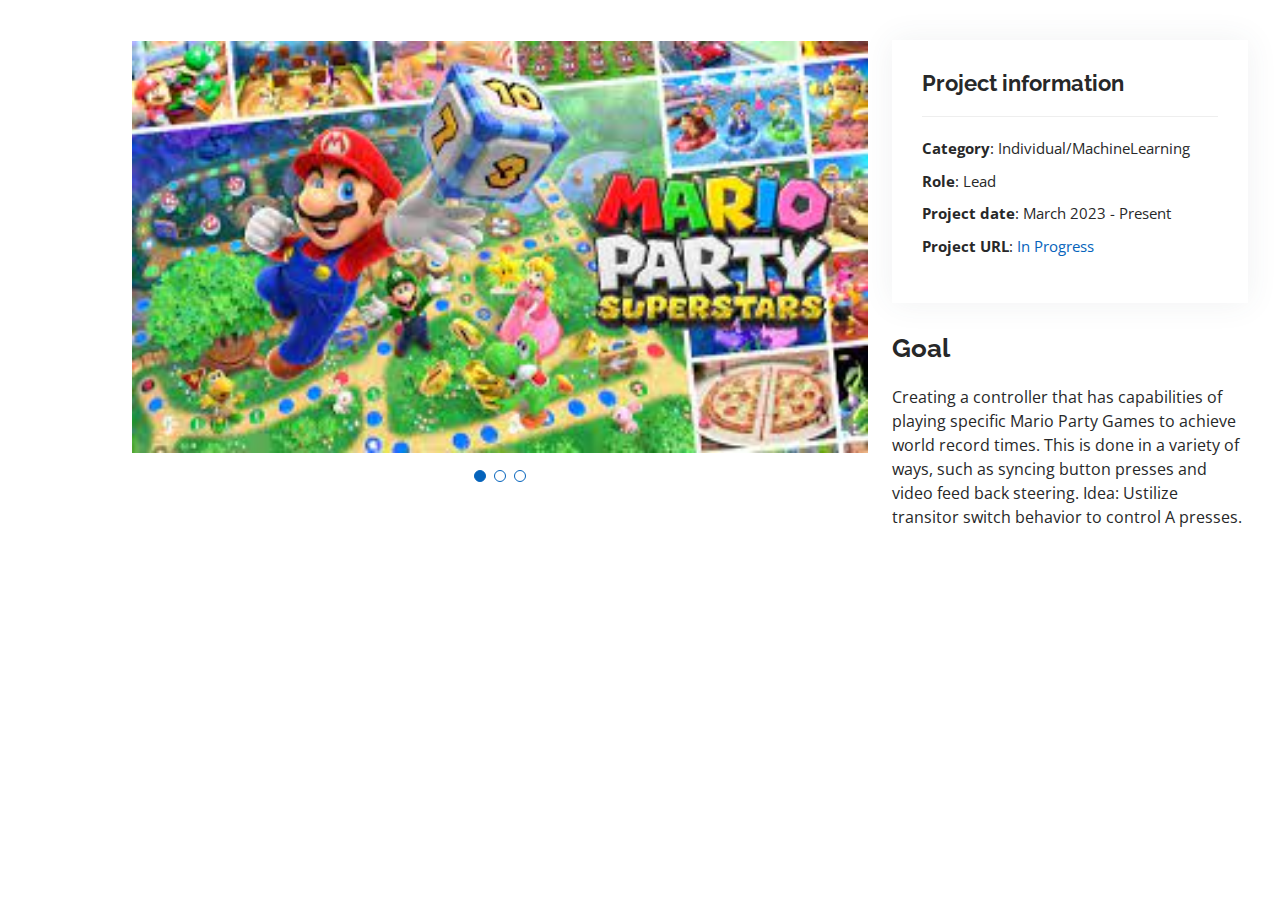
==== nintendo-switch.html @ b7227d4b "Added More Personal Projects" ====
<!DOCTYPE html>
<html lang="en">

<head>
    <meta charset="utf-8">
    <meta content="width=device-width, initial-scale=1.0" name="viewport">

    <title>Portfolio Details - Personal Bootstrap Template</title>
    <meta content="" name="description">
    <meta content="" name="keywords">

    <!-- Favicons -->
    <link href="assets/img/favicon.png" rel="icon">
    <link href="assets/img/apple-touch-icon.png" rel="apple-touch-icon">

    <!-- Google Fonts -->
    <link
        href="https://fonts.googleapis.com/css?family=Open+Sans:300,300i,400,400i,600,600i,700,700i|Raleway:300,300i,400,400i,500,500i,600,600i,700,700i|Poppins:300,300i,400,400i,500,500i,600,600i,700,700i"
        rel="stylesheet">

    <!-- Vendor CSS Files -->
    <link href="assets/vendor/aos/aos.css" rel="stylesheet">
    <link href="assets/vendor/bootstrap/css/bootstrap.min.css" rel="stylesheet">
    <link href="assets/vendor/bootstrap-icons/bootstrap-icons.css" rel="stylesheet">
    <link href="assets/vendor/boxicons/css/boxicons.min.css" rel="stylesheet">
    <link href="assets/vendor/glightbox/css/glightbox.min.css" rel="stylesheet">
    <link href="assets/vendor/swiper/swiper-bundle.min.css" rel="stylesheet">

    <!-- Template Main CSS File -->
    <link href="assets/css/style.css" rel="stylesheet">

    <!-- =======================================================
  * Template Name: MyResume
  * Updated: Mar 10 2023 with Bootstrap v5.2.3
  * Template URL: https://bootstrapmade.com/free-html-bootstrap-template-my-resume/
  * Author: BootstrapMade.com
  * License: https://bootstrapmade.com/license/
  ======================================================== -->
</head>

<body>

    <main id="main">

        <!-- ======= Portfolio Details Section ======= -->
        <section id="portfolio-details" class="portfolio-details">
            <div class="container">

                <div class="row gy-4">

                    <div class="col-lg-8">
                        <div class="portfolio-details-slider swiper">
                            <div class="swiper-wrapper align-items-center">

                                <div class="swiper-slide">
                                    <img src="assets/img/portfolio/mario_party.jpeg" alt="">
                                </div>

                                <div class="swiper-slide">
                                    <img src="assets/img/portfolio/pokey_pummel.jpeg" alt="">
                                </div>

                                <div class="swiper-slide">
                                    <img src="assets/img/portfolio/progress.jpg" alt="">
                                </div>

                            </div>
                            <div class="swiper-pagination"></div>
                        </div>
                    </div>

                    <div class="col-lg-4">
                        <div class="portfolio-info">
                            <h3>Project information</h3>
                            <ul>
                                <li><strong>Category</strong>: Individual/MachineLearning</li>
                                <li><strong>Role</strong>: Lead</li>
                                <li><strong>Project date</strong>: March 2023 - Present</li>
                                <li><strong>Project URL</strong>: <a href="#">In Progress</a>
                                </li>
                            </ul>
                        </div>
                        <div class="portfolio-description">
                            <h2>Goal</h2>
                            <p>
                                Creating a controller that has capabilities of playing specific Mario Party Games to
                                achieve world record times. This is done in a variety of ways, such as syncing button
                                presses and video feed back steering.
                                Idea: Ustilize transitor switch behavior to control A presses.
                            </p>
                        </div>
                    </div>

                </div>

            </div>
        </section><!-- End Portfolio Details Section -->

    </main><!-- End #main -->

    <div id="preloader"></div>
    <a href="#" class="back-to-top d-flex align-items-center justify-content-center"><i
            class="bi bi-arrow-up-short"></i></a>

    <!-- Vendor JS Files -->
    <script src="assets/vendor/purecounter/purecounter_vanilla.js"></script>
    <script src="assets/vendor/aos/aos.js"></script>
    <script src="assets/vendor/bootstrap/js/bootstrap.bundle.min.js"></script>
    <script src="assets/vendor/glightbox/js/glightbox.min.js"></script>
    <script src="assets/vendor/isotope-layout/isotope.pkgd.min.js"></script>
    <script src="assets/vendor/swiper/swiper-bundle.min.js"></script>
    <script src="assets/vendor/typed.js/typed.min.js"></script>
    <script src="assets/vendor/waypoints/noframework.waypoints.js"></script>
    <script src="assets/vendor/php-email-form/validate.js"></script>

    <!-- Template Main JS File -->
    <script src="assets/js/main.js"></script>

</body>

</html>
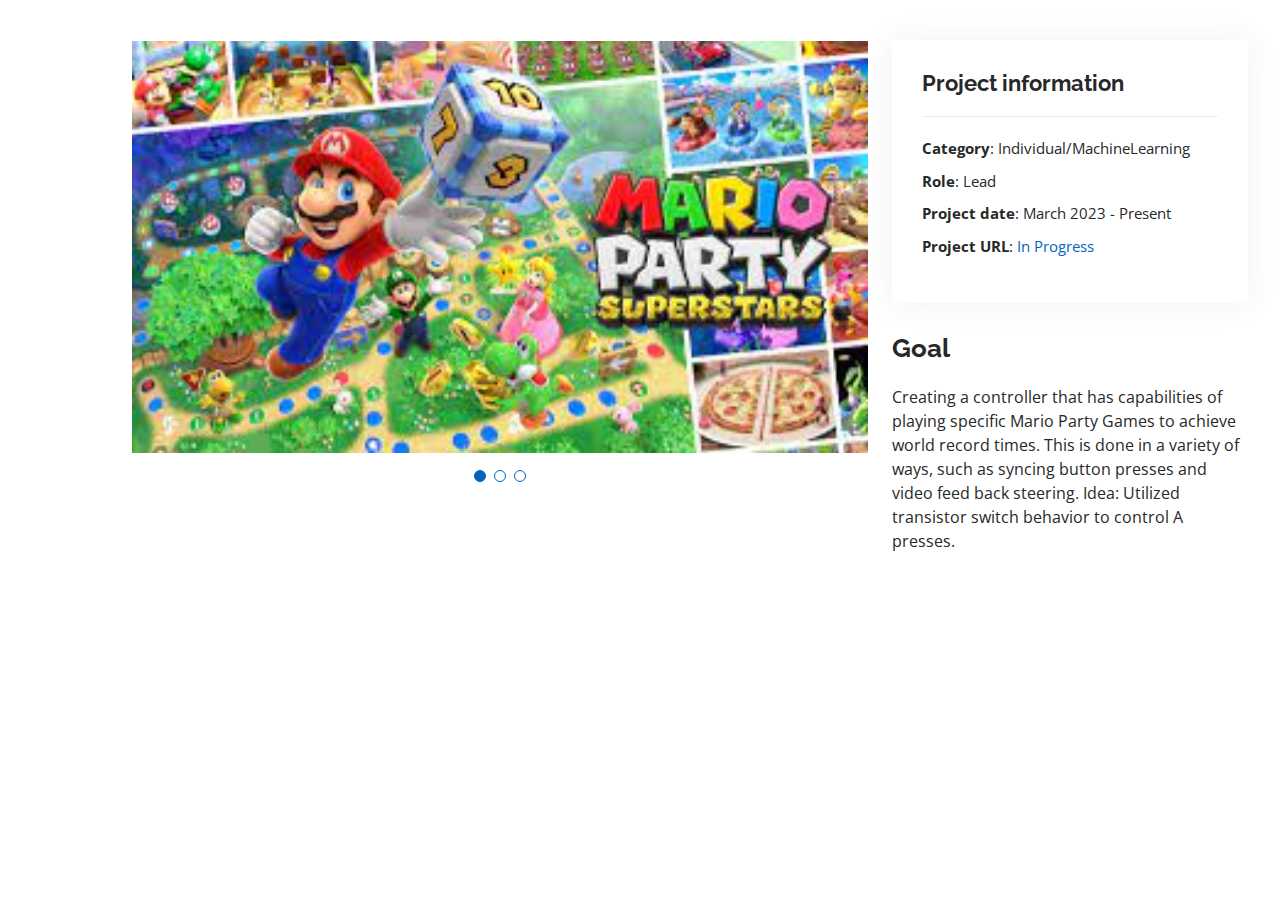
==== commit d68ac385: "Fixed Typos and Extra Undergrad" ====
--- a/nintendo-switch.html
+++ b/nintendo-switch.html
@@ -86,7 +86,7 @@
                                 Creating a controller that has capabilities of playing specific Mario Party Games to
                                 achieve world record times. This is done in a variety of ways, such as syncing button
                                 presses and video feed back steering.
-                                Idea: Ustilize transitor switch behavior to control A presses.
+                                Idea: Utilized transistor switch behavior to control A presses.
                             </p>
                         </div>
                     </div>
